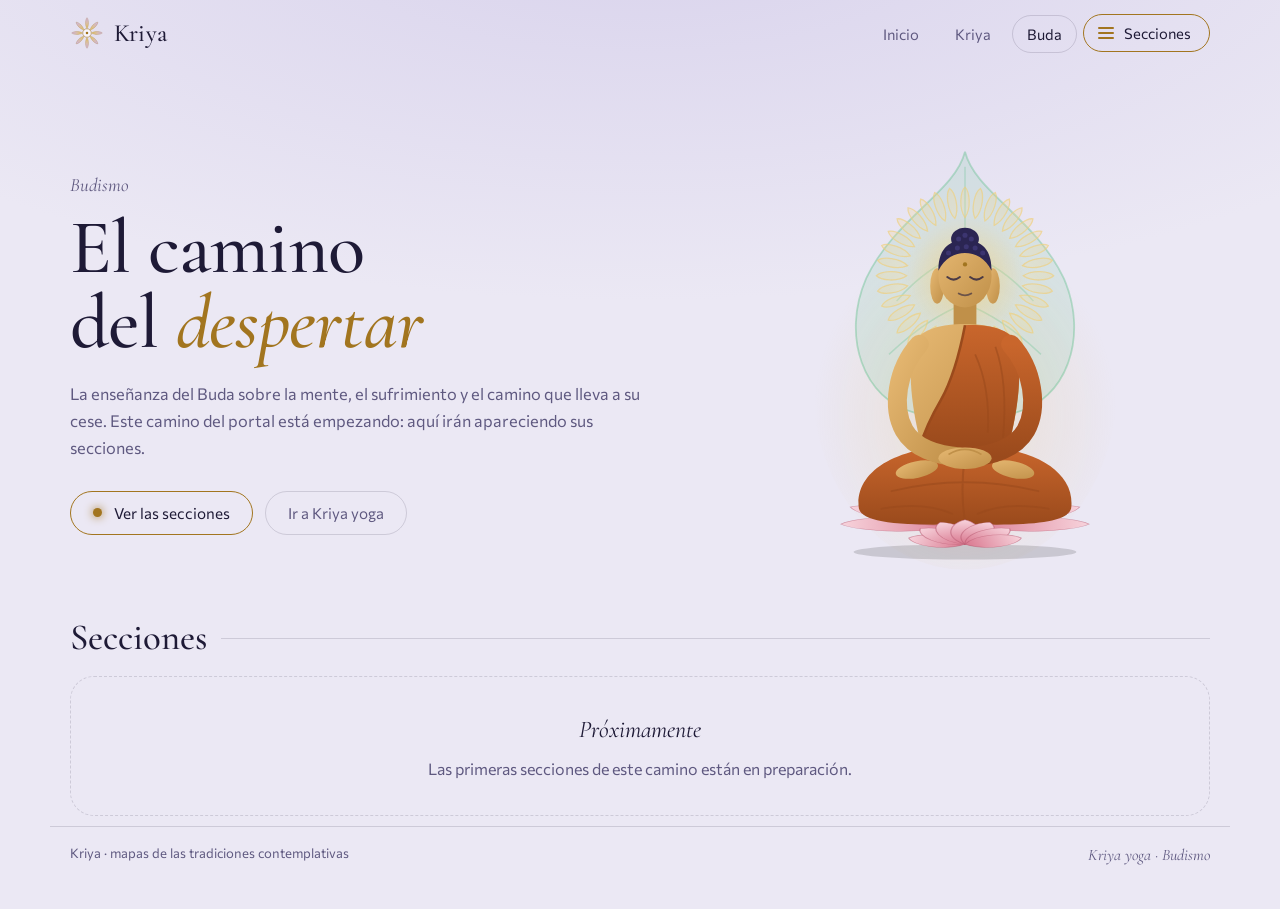
==== buda.html @ d90e0390 "Renombrar el portal a Kriya y añadir los caminos Kriya y Buda - index.html: nueva portada del portal" ====
<!DOCTYPE html>
<html lang="es" class="pg-buda">
<head>
<meta charset="UTF-8">
<meta name="viewport" content="width=device-width, initial-scale=1, viewport-fit=cover">
<title>Buda · Kriya</title>
<meta name="description" content="Budismo: la enseñanza del Buda sobre la mente, el sufrimiento y el camino que lleva a su cese.">
<script>
  window.va = window.va || function () { (window.vaq = window.vaq || []).push(arguments); };
</script>
<script defer src="/_vercel/insights/script.js"></script>
<link rel="preconnect" href="https://fonts.googleapis.com">
<link rel="preconnect" href="https://fonts.gstatic.com" crossorigin>
<link rel="stylesheet" href="portal.css">
</head>
<body>
<div class="stars" id="stars" aria-hidden="true"></div>
<nav class="nav" id="nav" data-actual="buda"></nav>

<header class="hero">
  <div>
    <p class="eyebrow">Budismo</p>
    <h1>El camino<br>del <em>despertar</em></h1>
    <p class="lead">La enseñanza del Buda sobre la mente, el sufrimiento y el camino que lleva a su cese. Este camino del portal está empezando: aquí irán apareciendo sus secciones.</p>
    <div class="cta">
      <a class="btn" href="#secciones"><span class="dot"></span><span>Ver las secciones</span></a>
      <a class="btn ghost" href="kriya.html">Ir a Kriya yoga</a>
    </div>
  </div>
  <div class="emblem" aria-hidden="true" data-figura="buda"></div>
</header>

<main class="sections" id="secciones">
  <div class="sec-head"><h2>Secciones</h2></div>
  <div class="cards" data-camino="buda"></div>
</main>

<footer class="foot" id="foot"></footer>

<script src="portal.js"></script>
</body>
</html>
---- portal.css ----
/* ==========================================================================
   Kriya · hoja de estilos maestra del portal
   --------------------------------------------------------------------------
   Todas las páginas cargan este archivo con
     <link rel="stylesheet" href="portal.css">
   y declaran su página en la etiqueta <html>:
     <html lang="es" class="pg-inicio">   (o pg-kriya, pg-buda, pg-chakras…)

   Para cambiar el aspecto de todo el portal basta con editar aquí:
   las tipografías y los tokens de color (secciones 1 y 2) se aplican a
   todas las páginas a la vez. Los estilos propios de cada página van en
   su sección, siempre bajo su clase .pg-*, para que no choquen entre sí.

     1. Tipografías
     2. Tokens de diseño (tema claro y oscuro)
     3. Base común
     4. Componentes compartidos
     5. Animaciones
     6. Navegación, portadas y tarjetas (inicio y portada de cada camino)
     7. Figuras de entrada a los caminos
     8. Página: portada de Kriya yoga  .pg-kriya
     9. Página: los siete lotos        .pg-chakras
    10. Página: los yugas              .pg-yugas
    11. Movimiento reducido

   La estructura del portal (caminos, secciones, menú) vive en portal.js.

   Para añadir una página nueva: usa los tokens y componentes existentes
   y, si necesita estilos propios, crea su sección con una clase .pg-nueva.
   ========================================================================== */


/* 1. Tipografías ----------------------------------------------------------- */
@import url("https://fonts.googleapis.com/css2?family=Cormorant+Garamond:ital,wght@0,400;0,500;0,600;1,400;1,500&family=Commissioner:wght@300;400;500&family=Tiro+Devanagari+Sanskrit&display=swap");


/* 2. Tokens de diseño ------------------------------------------------------ */
:root{
  /* Familias tipográficas */
  --display:"Cormorant Garamond","Iowan Old Style",Georgia,serif;   /* títulos */
  --body:"Commissioner",ui-sans-serif,-apple-system,"Segoe UI",Roboto,sans-serif; /* texto */
  --deva:"Tiro Devanagari Sanskrit","Noto Serif Devanagari","Noto Sans Devanagari","Mangal",serif; /* devanagari */

  /* Paleta (tema claro) */
  --bg:#ebe8f4; --bg2:#d8d2ec;          /* fondo y su degradado superior */
  --card:#f8f6fd;                        /* superficies opacas */
  --panel:rgba(255,255,255,.66);         /* superficies translúcidas */
  --ink:#1e1a36; --muted:#5f5980;        /* texto principal y secundario */
  --line:rgba(30,26,54,.14);             /* bordes y separadores */
  --gold:#a2751f; --gold-soft:rgba(162,117,31,.22); /* acento */
  --ida:#4c60ad; --pingala:#bd6634;      /* las dos nāḍīs */
  --chip:color-mix(in srgb,var(--ink) 5%,var(--card));
  --chip-hover:color-mix(in srgb,var(--ink) 10%,var(--card));
  --shadow:0 24px 60px -24px rgba(30,26,54,.35);
  --star:0;                              /* opacidad del cielo estrellado */

  /* Cielo nocturno: superficie que es oscura en ambos temas */
  --sky:#090b1f; --sky-2:#11143a; --sky-hover:#1a1e4d;
  --sky-ink:#ece6d6; --sky-muted:#a09bc0; --sky-line:rgba(236,230,214,.14);
  --sky-accent:#e8c46a;

  box-sizing:border-box;
  padding-bottom:env(safe-area-inset-bottom,0px);
}
@media (prefers-color-scheme: dark){
  :root:not([data-theme="light"]){
    --bg:#0d0b1c; --bg2:#1c1740; --card:#1b1838; --ink:#ece7f8; --muted:#9d96bb;
    --panel:rgba(24,20,50,.66); --line:rgba(236,231,248,.13);
    --gold:#d9b265; --gold-soft:rgba(217,178,101,.26);
    --ida:#8da0e8; --pingala:#eb9c6e; --star:1;
    --shadow:0 24px 60px -20px rgba(0,0,0,.7);
  }
}
:root[data-theme="dark"]{
  --bg:#0d0b1c; --bg2:#1c1740; --card:#1b1838; --ink:#ece7f8; --muted:#9d96bb;
  --panel:rgba(24,20,50,.66); --line:rgba(236,231,248,.13);
  --gold:#d9b265; --gold-soft:rgba(217,178,101,.26);
  --ida:#8da0e8; --pingala:#eb9c6e; --star:1;
  --shadow:0 24px 60px -20px rgba(0,0,0,.7);
}


/* 3. Base común ------------------------------------------------------------ */
html{scroll-padding-top:env(safe-area-inset-top,0px);}
*,*::before,*::after{box-sizing:inherit;}
html,body{margin:0;}
body{
  min-height:100%;
  background-color:var(--bg);
  background-image:radial-gradient(ellipse 120% 70% at 50% -10%, var(--bg2), var(--bg) 62%);
  background-attachment:fixed;
  color:var(--ink);
  font-family:var(--body);
  font-weight:400;
  -webkit-font-smoothing:antialiased;
}
a{color:inherit;}
button:focus-visible,a:focus-visible{outline:2px solid var(--gold); outline-offset:3px;}


/* 4. Componentes compartidos ----------------------------------------------- */

/* Cielo estrellado de fondo (visible en tema oscuro) */
.stars{position:fixed; inset:0; pointer-events:none; opacity:var(--star); z-index:0; overflow:hidden;}
.stars i{position:absolute; width:2px; height:2px; border-radius:50%; background:#fff; opacity:.4; animation:tw 5s ease-in-out infinite;}

/* Enlace «← Inicio» de las páginas interiores */
.home-link{display:inline-flex; align-items:center; gap:8px; margin:0 0 14px; font-size:.85rem; color:var(--muted);
  text-decoration:none; border:1px solid var(--line); border-radius:999px; padding:6px 14px 6px 12px; transition:color .25s, border-color .25s;}
.home-link:hover{color:var(--ink); border-color:var(--gold);}

/* Botón píldora con borde dorado */
.btn{font:inherit; font-size:.95rem; color:var(--ink); background:transparent; border:1px solid var(--gold);
  border-radius:999px; padding:12px 22px; cursor:pointer; display:inline-flex; gap:12px; align-items:center;
  text-decoration:none; transition:background .5s, box-shadow .5s;}
.btn .dot{width:9px; height:9px; border-radius:50%; background:var(--gold); box-shadow:0 0 10px var(--gold);}
.btn:hover{background:var(--gold-soft); box-shadow:0 0 28px var(--gold-soft);}
.btn.ghost{border-color:var(--line); color:var(--muted);}
.btn.ghost:hover{color:var(--ink); border-color:var(--gold); box-shadow:none;}

/* Notas al pie en columnas */
.notes{max-width:1180px; margin:0 auto; padding:22px 20px 60px; position:relative; z-index:1;
  display:grid; grid-template-columns:repeat(auto-fit,minmax(280px,1fr)); gap:26px;}
.notes h2{font-family:var(--display); font-weight:500; font-size:1.35rem; margin:0 0 8px;}
.notes p{margin:0; color:var(--muted); font-size:.9rem; line-height:1.68; max-width:70ch;}

/* Capas animadas de los yantras y lotos SVG */
.y-petals{animation:spin 90s linear infinite; transform-box:fill-box; transform-origin:center;}
.y-rev{animation:spin 140s linear infinite reverse; transform-box:fill-box; transform-origin:center;}
.y-geo{animation:breathe 7s ease-in-out infinite; transform-box:fill-box; transform-origin:center;}
.y-halo{animation:pulse 7s ease-in-out infinite;}
.petals-s{animation:spin 50s linear infinite; transform-box:fill-box; transform-origin:center;}


/* 5. Animaciones ----------------------------------------------------------- */
@keyframes spin{to{transform:rotate(360deg);}}
@keyframes breathe{0%,100%{transform:scale(1);}50%{transform:scale(1.07);}}
@keyframes pulse{0%,100%{opacity:.35;}50%{opacity:.75;}}
@keyframes tw{0%,100%{opacity:.12;}50%{opacity:.8;}}
@keyframes tw-cielo{0%,100%{opacity:.25;}50%{opacity:1;}}
@keyframes rise{0%,100%{opacity:.25;}50%{opacity:1;}}
@keyframes flow{to{stroke-dashoffset:-170;}}
@keyframes arrive{from{transform:scale(.5) rotate(-70deg); opacity:0;}to{transform:none; opacity:1;}}
@keyframes fadein{from{opacity:0; transform:translateY(8px);}to{opacity:1; transform:none;}}
@keyframes unfold{from{opacity:0; transform:translateY(-6px);}to{opacity:1; transform:none;}}
@keyframes respira{0%,100%{transform:scale(1);}50%{transform:scale(1.012,1.022);}}
@keyframes mece{0%,100%{transform:rotate(-3deg);}50%{transform:rotate(3deg);}}
@keyframes mece-suave{0%,100%{transform:rotate(-1.2deg);}50%{transform:rotate(1.2deg);}}
@keyframes asciende{0%{opacity:0; transform:translateY(0);}30%{opacity:1;}100%{opacity:0; transform:translateY(-70px);}}
@keyframes vpulse{0%{transform:scale(.6);opacity:0}35%{opacity:.55}100%{transform:scale(1.6);opacity:0}}


/* 6. Navegación, portadas y tarjetas ---------------------------------------- */
html.con-nav{scroll-padding-top:calc(env(safe-area-inset-top,0px) + 84px);}

/* Barra de navegación */
.nav{position:sticky; top:0; z-index:30; padding-top:env(safe-area-inset-top,0px);
  transition:background .4s, border-color .4s, backdrop-filter .4s; border-bottom:1px solid transparent;}
.nav.scrolled,.nav.open{background:var(--panel); border-bottom-color:var(--line);
  backdrop-filter:blur(14px); -webkit-backdrop-filter:blur(14px);}
.nav-inner{max-width:1180px; margin:0 auto; padding:14px 20px; display:flex; align-items:center;
  justify-content:space-between; gap:16px; position:relative;}
.brand{display:inline-flex; align-items:center; gap:10px; text-decoration:none;
  font-family:var(--display); font-weight:500; font-size:1.55rem; letter-spacing:.01em;}
.brand svg{width:34px; height:34px; display:block; overflow:visible;}
.nav-links{display:flex; align-items:center; gap:6px; list-style:none; margin:0; padding:0;}
.nav-link{font:inherit; font-size:.92rem; color:var(--muted); text-decoration:none; background:transparent;
  border:1px solid transparent; border-radius:999px; padding:9px 14px; cursor:pointer; transition:color .25s, border-color .25s;}
.nav-link:hover,.nav-link[aria-current="page"]{color:var(--ink);}
.nav-link[aria-current="page"]{border-color:var(--line);}

.menu-btn{font:inherit; font-size:.92rem; color:var(--ink); background:transparent; border:1px solid var(--gold);
  border-radius:999px; padding:9px 18px 9px 14px; cursor:pointer; display:inline-flex; gap:10px; align-items:center;
  transition:background .4s, box-shadow .4s;}
.menu-btn:hover,.menu-btn[aria-expanded="true"]{background:var(--gold-soft);}
.menu-btn[aria-expanded="true"]{box-shadow:0 0 22px var(--gold-soft);}
.burger{width:16px; height:12px; position:relative; display:inline-block;}
.burger span{position:absolute; left:0; right:0; height:1.5px; border-radius:2px; background:var(--gold);
  transition:transform .4s cubic-bezier(.2,.8,.2,1), opacity .3s, top .4s cubic-bezier(.2,.8,.2,1);}
.burger span:nth-child(1){top:0;} .burger span:nth-child(2){top:5px;} .burger span:nth-child(3){top:10px;}
.menu-btn[aria-expanded="true"] .burger span:nth-child(1){top:5px; transform:rotate(45deg);}
.menu-btn[aria-expanded="true"] .burger span:nth-child(2){opacity:0;}
.menu-btn[aria-expanded="true"] .burger span:nth-child(3){top:5px; transform:rotate(-45deg);}

/* Panel del menú de secciones */
.menu{position:absolute; right:20px; top:calc(100% + 8px); width:min(620px, calc(100vw - 32px));
  max-height:calc(100vh - env(safe-area-inset-top,0px) - 96px); overflow:auto; overscroll-behavior:contain;
  background:var(--card); border:1px solid var(--line); border-radius:24px; box-shadow:var(--shadow);
  padding:20px 20px 22px; animation:unfold .4s cubic-bezier(.2,.8,.2,1);}
.menu[hidden]{display:none;}
.menu-head{display:flex; align-items:baseline; justify-content:space-between; gap:12px; margin:2px 4px 6px;}
.menu-head p{margin:0; font-family:var(--display); font-style:italic; color:var(--muted); font-size:1.08rem;}
.menu-head .count{font-size:.78rem; color:var(--muted); white-space:nowrap;}
.menu-group h3{font-family:var(--body); font-weight:500; font-size:.82rem; color:var(--muted); margin:18px 4px 8px;
  display:flex; align-items:center; gap:12px;}
.menu-group h3::after{content:""; flex:1; height:1px; background:var(--line);}
.menu-list{list-style:none; margin:0; padding:0; display:grid; grid-template-columns:repeat(auto-fill,minmax(250px,1fr)); gap:6px;}
.m-item{--c:var(--gold); display:grid; grid-template-columns:44px 1fr; gap:12px; align-items:center;
  padding:10px 12px; border-radius:16px; text-decoration:none; color:var(--ink); border:1px solid transparent;
  transition:background .25s, border-color .25s;}
.m-item .ico{width:44px; height:44px;}
.m-item .ico svg{width:100%; height:100%; display:block; overflow:visible;}
.m-item .mt{font-family:var(--display); font-size:1.22rem; font-weight:500; line-height:1.1; display:block;}
.m-item .ms{font-size:.78rem; color:var(--muted); display:block; margin-top:2px;}
a.m-item:hover,a.m-item:focus-visible{background:color-mix(in srgb,var(--c) 14%,transparent); border-color:color-mix(in srgb,var(--c) 55%,transparent);}
a.m-item:hover .petals-s{animation-duration:12s;}
.m-item.soon{opacity:.62; cursor:default;}
.m-empty{font-size:.85rem; color:var(--muted); padding:6px 14px 4px; font-style:italic;}
.m-camino .mt{font-size:1.4rem;}
.tag{display:inline-block; margin-left:6px; font-family:var(--body); font-size:.66rem; letter-spacing:.04em;
  text-transform:uppercase; color:var(--muted); border:1px solid var(--line); border-radius:999px; padding:2px 7px; vertical-align:middle;}

/* Portada */
.hero{max-width:1180px; margin:0 auto; padding:clamp(26px,6vw,72px) 20px 20px; position:relative; z-index:1;
  display:grid; grid-template-columns:1.1fr .9fr; gap:clamp(20px,4vw,56px); align-items:center;}
.eyebrow{font-family:var(--display); font-style:italic; color:var(--muted); font-size:1.18rem; margin:0 0 14px;}
.hero h1{font-family:var(--display); font-weight:500; font-size:clamp(2.6rem,6.4vw,4.8rem); line-height:.98; margin:0 0 20px; letter-spacing:-.01em;}
.hero h1 em{font-style:italic; color:var(--gold);}
.hero .lead{margin:0; color:var(--muted); max-width:52ch; line-height:1.65; font-size:1.02rem;}
.cta{margin-top:30px; display:flex; flex-wrap:wrap; gap:12px; align-items:center;}
.hero .emblem{width:100%; max-width:440px; justify-self:center; aspect-ratio:1;}
.hero .emblem svg{width:100%; height:100%; display:block; overflow:visible;}
.hero .emblem[data-figura]{aspect-ratio:auto; max-width:380px;}
.hero-centro{grid-template-columns:1fr; text-align:center; justify-items:center; padding-bottom:8px;}
.hero-centro .lead{margin:0 auto;}

/* Tarjetas de secciones */
.sections{max-width:1180px; margin:0 auto; padding:30px 20px 10px; position:relative; z-index:1;}
.sec-head{display:flex; align-items:center; gap:14px; margin:0 0 20px;}
.sec-head h2{font-family:var(--display); font-weight:500; font-size:clamp(1.7rem,3.4vw,2.3rem); margin:0; line-height:1;}
.sec-head::after{content:""; flex:1; height:1px; background:var(--line);}
.cards{display:grid; grid-template-columns:repeat(auto-fill,minmax(290px,1fr)); gap:18px;}
.card{--c:var(--gold); position:relative; display:flex; flex-direction:column; gap:6px; text-decoration:none; color:var(--ink);
  background:var(--panel); border:1px solid var(--line); border-radius:24px; padding:26px 26px 22px;
  backdrop-filter:blur(12px); -webkit-backdrop-filter:blur(12px); overflow:hidden; isolation:isolate;
  transition:transform .6s cubic-bezier(.2,.8,.2,1), border-color .3s, box-shadow .6s;
  animation:fadein .7s ease both;}
.card::before{content:""; position:absolute; z-index:-1; width:260px; height:260px; right:-90px; top:-110px; border-radius:50%;
  background:radial-gradient(circle, color-mix(in srgb,var(--c) 32%,transparent), transparent 68%); opacity:.55; transition:opacity .6s;}
a.card:hover,a.card:focus-visible{transform:translateY(-4px); border-color:var(--c);
  box-shadow:0 18px 44px -22px var(--c);}
a.card:hover::before,a.card:focus-visible::before{opacity:1;}
a.card:hover .petals-s{animation-duration:14s;}
.card .ico{width:72px; height:72px; margin-bottom:10px;}
.card .ico svg{width:100%; height:100%; display:block; overflow:visible;}
.card .grp{font-size:.76rem; color:var(--muted);}
.card h3{font-family:var(--display); font-weight:500; font-size:1.9rem; margin:0; line-height:1.05;}
.card .sub{font-family:var(--display); font-style:italic; color:var(--muted); font-size:1.08rem; margin:0;}
.card .desc{margin:10px 0 0; line-height:1.6; font-size:.92rem; flex:1;}
.card .go{margin-top:18px; display:inline-flex; align-items:center; gap:10px; font-size:.88rem; color:var(--muted);}
.card .go .d{width:6px; height:6px; border-radius:50%; background:var(--c); box-shadow:0 0 8px var(--c);}
.card .go .arr{transition:transform .4s cubic-bezier(.2,.8,.2,1);}
a.card:hover .go{color:var(--ink);}
a.card:hover .go .arr{transform:translateX(5px);}
.card.soon{border-style:dashed; background:transparent; backdrop-filter:none; -webkit-backdrop-filter:none;}
.card.soon .ico,.card.soon h3,.card.soon .desc{opacity:.6;}
.vacio{grid-column:1/-1; border:1px dashed var(--line); border-radius:24px; padding:34px 28px; text-align:center; color:var(--muted);}
.vacio .sub{font-family:var(--display); font-style:italic; font-size:1.5rem; color:var(--ink); margin:0 0 6px;}
.vacio p{margin:0; line-height:1.6;}

.con-nav .notes{padding:40px 20px 40px;}
.foot{max-width:1180px; margin:0 auto; padding:18px 20px 44px; position:relative; z-index:1;
  border-top:1px solid var(--line); display:flex; flex-wrap:wrap; gap:10px 22px; justify-content:space-between;
  color:var(--muted); font-size:.82rem;}
.foot span:last-child{font-family:var(--display); font-style:italic; font-size:1rem;}

@media (max-width:820px){
  .hero{grid-template-columns:1fr;}
  .hero .emblem{order:-1; max-width:300px;}
}
@media (max-width:640px){
  .nav-links .nav-link.hide-sm{display:none;}
  .menu{right:16px; left:16px; width:auto;}
  .menu-list{grid-template-columns:1fr;}
  .menu-btn .lbl{display:none;}
  .menu-btn{padding:11px 13px;}
  .hero .emblem{max-width:240px;}
}



/* 7. Figuras de entrada a los caminos -------------------------------------- */
.caminos{max-width:1180px; margin:0 auto; padding:10px 20px 20px; position:relative; z-index:1;
  display:grid; grid-template-columns:repeat(auto-fit,minmax(300px,1fr)); gap:22px;}
.camino{--c:var(--gold); --rx:0deg; --ry:0deg; position:relative; display:flex; flex-direction:column; align-items:center;
  text-align:center; gap:4px; padding:18px 26px 30px; border-radius:28px; text-decoration:none; color:var(--ink);
  background:var(--panel); border:1px solid var(--line); backdrop-filter:blur(12px); -webkit-backdrop-filter:blur(12px);
  overflow:hidden; isolation:isolate; transition:border-color .4s, box-shadow .6s; animation:fadein .8s ease both;}
.camino::before{content:""; position:absolute; z-index:-1; left:50%; top:34%; width:520px; height:520px; transform:translate(-50%,-50%);
  border-radius:50%; background:radial-gradient(circle, color-mix(in srgb,var(--c) 26%,transparent), transparent 62%);
  opacity:.55; transition:opacity .6s;}
.camino:hover,.camino:focus-visible{border-color:var(--c); box-shadow:0 26px 60px -30px var(--c);}
.camino:hover::before,.camino:focus-visible::before{opacity:1;}
.camino .fig-wrap{width:min(100%,330px); transform:perspective(900px) rotateX(var(--rx)) rotateY(var(--ry));
  transition:transform .6s cubic-bezier(.2,.8,.2,1);}
.camino:hover .fig-wrap,.camino:focus-visible .fig-wrap{transform:perspective(900px) rotateX(var(--rx)) rotateY(var(--ry)) translateY(-8px);}
.camino .cam-sub{font-family:var(--display); font-style:italic; color:var(--muted); font-size:1.15rem; margin-top:4px;}
.camino h2{font-family:var(--display); font-weight:500; font-size:clamp(2.6rem,5vw,3.6rem); margin:0; line-height:1;}
.camino p{margin:10px 0 0; color:var(--muted); max-width:40ch; line-height:1.6; font-size:.95rem;}
.camino .cam-estado{margin-top:10px; font-size:.78rem; color:var(--muted);}
.camino .go{margin-top:14px; display:inline-flex; align-items:center; gap:10px; font-size:.92rem;
  border:1px solid var(--c); border-radius:999px; padding:9px 20px; transition:background .4s, box-shadow .4s;}
.camino .go .arr{transition:transform .4s cubic-bezier(.2,.8,.2,1);}
.camino:hover .go,.camino:focus-visible .go{background:color-mix(in srgb,var(--c) 18%,transparent); box-shadow:0 0 24px color-mix(in srgb,var(--c) 30%,transparent);}
.camino:hover .go .arr,.camino:focus-visible .go .arr{transform:translateX(5px);}

/* Figura: respiración, halo, rayos, pluma, hoja y chispas */
.figura{display:block; width:100%; height:auto; overflow:visible;}
.figura .fig-body{animation:respira 6s ease-in-out infinite; transform-box:fill-box; transform-origin:50% 100%;}
.figura .fig-halo{animation:pulse 6s ease-in-out infinite; transform-box:fill-box; transform-origin:center; transition:transform .8s cubic-bezier(.2,.8,.2,1);}
.figura .fig-rays{animation:spin 140s linear infinite; transform-box:fill-box; transform-origin:center; opacity:.75; transition:opacity .6s;}
.figura .fig-mandorla{opacity:.8; transition:opacity .6s;}
.figura .fig-pluma{animation:mece 5s ease-in-out infinite; transform-box:view-box; transform-origin:160px 70px;}
.figura .fig-hoja{animation:mece-suave 9s ease-in-out infinite; transform-box:view-box; transform-origin:150px 200px;}
.figura .fig-sparks{opacity:.45; transition:opacity .6s;}
.figura .fig-spark{opacity:0; animation:asciende 6s ease-in-out infinite; transform-box:fill-box;}
.camino:hover .fig-halo,.camino:focus-visible .fig-halo{transform:scale(1.2);}
.camino:hover .fig-rays,.camino:focus-visible .fig-rays,
.camino:hover .fig-mandorla,.camino:focus-visible .fig-mandorla,
.camino:hover .fig-sparks,.camino:focus-visible .fig-sparks{opacity:1;}
.m-item .figura .fig-sparks{display:none;}

/* 8. Página: portada de Kriya yoga ----------------------------------------- */
.pg-kriya .e-dot{transition:r .5s cubic-bezier(.2,.8,.2,1);}
.pg-kriya .disc{fill:var(--card); stroke:var(--gold); stroke-width:1.4;}
.pg-kriya .e-line{stroke:var(--gold); stroke-width:1.2; opacity:.7;}
.pg-kriya .e-om{font-family:var(--deva); font-size:22px; fill:var(--ink);}


/* 9. Página: los siete lotos ----------------------------------------------- */
html.pg-chakras{padding-top:env(safe-area-inset-top,0px);}

/* Encabezado */
.pg-chakras .top{max-width:1180px; margin:0 auto; padding:44px 20px 6px; position:relative; z-index:1;
  display:flex; flex-wrap:wrap; gap:22px; align-items:flex-end; justify-content:space-between;}
.pg-chakras .top h1{font-family:var(--display); font-weight:500; font-size:clamp(2.1rem,4.8vw,3.4rem); line-height:1.02; margin:0 0 12px; letter-spacing:-.01em;}
.pg-chakras .top p{margin:0; color:var(--muted); max-width:58ch; line-height:1.6; font-size:.98rem;}
.pg-chakras #state{margin-top:8px; font-family:var(--display); font-style:italic; font-size:1.12rem; color:var(--ink); transition:opacity .6s;}
.pg-chakras .balance-btn:hover{box-shadow:none;}
.pg-chakras .balanced .balance-btn{background:var(--gold-soft); box-shadow:0 0 28px var(--gold-soft);}

/* Estructura */
.pg-chakras .wrap{max-width:1180px; margin:0 auto; padding:22px 20px 10px; display:grid;
  grid-template-columns:minmax(250px,330px) 1fr; gap:30px; position:relative; z-index:1;}
.pg-chakras .spine-col{position:sticky; top:calc(env(safe-area-inset-top,0px) + 12px); align-self:start;
  height:calc(100vh - 40px); max-height:880px; min-height:560px;}
.pg-chakras #spine{width:100%; height:100%; display:block; overflow:visible;}

/* Columna vertebral */
.pg-chakras .sush{stroke:var(--gold); stroke-width:1.6;}
.pg-chakras .sush-glow{stroke:var(--gold); stroke-width:10; opacity:.14; transition:opacity 1.6s, stroke-width 1.6s;}
.pg-chakras .balanced .sush-glow{opacity:.6; stroke-width:20;}
.pg-chakras .nadi{fill:none; stroke-width:1.3;}
.pg-chakras .nadi-flow{fill:none; stroke-width:2.2; stroke-dasharray:2 15; stroke-linecap:round; animation:flow 7s linear infinite;}
.pg-chakras .ida{stroke:var(--ida);} .pg-chakras .pingala{stroke:var(--pingala);}
.pg-chakras .nadi-lbl{font-family:var(--body); font-size:11px; fill:var(--muted); text-anchor:middle;}
.pg-chakras .spark-halo{fill:var(--gold); opacity:.3;}
.pg-chakras .spark-core{fill:#fff;}

.pg-chakras .node{cursor:pointer; outline:none;}
.pg-chakras .node .scaler{transition:transform .6s cubic-bezier(.2,.8,.2,1); transform-box:fill-box; transform-origin:center;}
.pg-chakras .node:hover .scaler{transform:scale(1.12);}
.pg-chakras .node.active .scaler{transform:scale(1.5);}
.pg-chakras .node .petals{animation:spin 50s linear infinite; transform-box:fill-box; transform-origin:center;}
.pg-chakras .node .glow{opacity:.2; transition:opacity .6s;}
.pg-chakras .node.active .glow,.pg-chakras .node.lit .glow{opacity:.85;}
.pg-chakras .node .lbl{font-family:var(--display); font-size:16px; font-weight:500; fill:var(--ink); transition:fill .3s;}
.pg-chakras .node .lbl-es{font-family:var(--body); font-size:10.5px; fill:var(--muted);}
.pg-chakras .node.active .lbl{font-weight:600;}
.pg-chakras .node:focus-visible .focus{stroke:var(--gold); stroke-width:1.5; stroke-dasharray:3 3;}
.pg-chakras .node .focus{fill:none; stroke:transparent;}

/* Panel del chakra */
.pg-chakras .panel{--c:#e0bd45; background:var(--panel); border:1px solid var(--line); border-radius:24px;
  padding:clamp(18px,3.2vw,36px); backdrop-filter:blur(12px); -webkit-backdrop-filter:blur(12px); min-width:0;}
.pg-chakras .p-head{display:grid; grid-template-columns:clamp(150px,22vw,240px) 1fr; gap:26px; align-items:center;}
.pg-chakras .big-yantra svg{width:100%; height:auto; display:block; overflow:visible;}
.pg-chakras .big-yantra.enter svg{animation:arrive 1s cubic-bezier(.2,.8,.2,1);}
.pg-chakras .p-title h2{font-family:var(--display); font-weight:500; font-size:clamp(2.3rem,5vw,3.6rem); margin:0; line-height:1;}
.pg-chakras .p-ety{font-family:var(--display); font-style:italic; color:var(--muted); font-size:1.18rem; margin:8px 0 0;}
.pg-chakras .p-es{margin:14px 0 0; display:inline-flex; align-items:center; gap:8px; font-size:.9rem; color:var(--muted);}
.pg-chakras .p-es .sw{width:10px; height:10px; border-radius:50%; background:var(--c); box-shadow:0 0 10px var(--c);}
.pg-chakras .res{font-family:var(--display); font-size:1.28rem; line-height:1.55; margin:26px 0 4px; max-width:62ch;}
.pg-chakras .fade-in{animation:fadein .7s ease both;}

.pg-chakras .group h3{font-family:var(--body); font-weight:500; font-size:.92rem; color:var(--muted); margin:30px 0 12px;
  display:flex; align-items:center; gap:12px;}
.pg-chakras .group h3::after{content:""; flex:1; height:1px; background:var(--line);}
.pg-chakras .chips{display:flex; flex-wrap:wrap; gap:8px;}
.pg-chakras .chip{font:inherit; font-size:.88rem; color:var(--ink); background:transparent; border:1px solid var(--line);
  border-radius:999px; padding:7px 14px; cursor:pointer; display:inline-flex; align-items:center; gap:8px;
  transition:border-color .25s, background .25s;}
.pg-chakras .chip .k{color:var(--muted);}
.pg-chakras .chip .d{width:6px; height:6px; border-radius:50%; background:var(--c);}
.pg-chakras .chip:hover{border-color:var(--c);}
.pg-chakras .chip.on{background:color-mix(in srgb, var(--c) 18%, transparent); border-color:var(--c);}

/* Dualidades */
.pg-chakras .duals{display:flex; flex-direction:column; gap:12px;}
.pg-chakras .dual{display:grid; grid-template-columns:1fr minmax(108px,auto) 1fr; gap:10px; align-items:stretch; position:relative;}
.pg-chakras .dual::before{content:""; position:absolute; left:6%; right:6%; top:50%; height:1px;
  background:linear-gradient(90deg,var(--ida),var(--gold),var(--pingala)); opacity:.55;}
.pg-chakras .pole,.pg-chakras .center{position:relative; font:inherit; color:var(--ink); background:var(--card); border:1px solid var(--line);
  border-radius:14px; padding:11px 13px; cursor:pointer; display:flex; flex-direction:column; justify-content:center; gap:3px;
  transition:transform 1s cubic-bezier(.2,.8,.2,1), opacity 1s, box-shadow .8s, border-color .25s, background .8s;}
.pg-chakras .pole.a{align-items:flex-end; text-align:right; border-color:color-mix(in srgb,var(--ida) 50%,transparent);}
.pg-chakras .pole.b{align-items:flex-start; text-align:left; border-color:color-mix(in srgb,var(--pingala) 50%,transparent);}
.pg-chakras .center{align-items:center; text-align:center; border-color:var(--gold); border-radius:999px; padding:11px 16px;}
.pg-chakras .pn{font-family:var(--display); font-size:1.2rem; font-weight:500; line-height:1.12;}
.pg-chakras .pt{font-size:.72rem; color:var(--muted);}
.pg-chakras .pole.on,.pg-chakras .center.on{box-shadow:0 0 0 2px var(--c);}
.pg-chakras .balanced .pole{opacity:.38; filter:saturate(.35);}
.pg-chakras .balanced .pole.a{transform:translateX(16px) scale(.96);}
.pg-chakras .balanced .pole.b{transform:translateX(-16px) scale(.96);}
.pg-chakras .balanced .center{background:color-mix(in srgb,var(--gold) 14%,var(--card)); box-shadow:0 0 26px var(--gold-soft);}
.pg-chakras .balanced .pole.on,.pg-chakras .balanced .center.on{box-shadow:0 0 0 2px var(--c), 0 0 26px var(--gold-soft); opacity:1; filter:none;}

.pg-chakras .inspector{margin-top:12px; border-left:2px solid var(--c); padding:14px 18px 16px;
  background:color-mix(in srgb,var(--c) 10%,var(--card)); border-radius:0 14px 14px 0; animation:unfold .45s ease;}
.pg-chakras .inspector .ik{font-size:.78rem; color:var(--muted);}
.pg-chakras .inspector h4{font-family:var(--display); font-size:1.55rem; font-weight:500; margin:2px 0 6px; line-height:1.15;}
.pg-chakras .inspector p{margin:0; line-height:1.62; max-width:66ch;}
.pg-chakras .inspector p + p{margin-top:8px; color:var(--muted); font-size:.9rem;}

/* Yantra grande */
.pg-chakras .geo-s{stroke:var(--ink); stroke-opacity:.72; stroke-width:1.4; fill:currentColor; fill-opacity:.2; stroke-linejoin:round;}
.pg-chakras .disc{fill:var(--card); stroke:currentColor; stroke-width:1.6;}
.pg-chakras .bija{font-family:var(--deva); font-size:38px; fill:var(--ink);}
.pg-chakras .bindu{fill:var(--ink);}

@media (max-width:820px){
  .pg-chakras .wrap{grid-template-columns:1fr;}
  .pg-chakras .spine-col{position:relative; top:0; height:600px; min-height:0;}
}
@media (max-width:560px){
  .pg-chakras .p-head{grid-template-columns:1fr; justify-items:center; text-align:center;}
  .pg-chakras .big-yantra{width:200px;}
  .pg-chakras .dual{grid-template-columns:1fr minmax(92px,auto) 1fr; gap:6px;}
  .pg-chakras .pn{font-size:1.05rem;}
  .pg-chakras .pole,.pg-chakras .center{padding:9px 10px;}
}


/* 10. Página: los yugas ---------------------------------------------------- */
html.pg-yugas{padding-top:env(safe-area-inset-top,0px);}
.pg-yugas body{background:var(--bg); font-size:16px; line-height:1.6;}
.pg-yugas button{font:inherit; color:inherit;}
.pg-yugas :focus-visible{outline:2px solid var(--gold); outline-offset:2px;}

.pg-yugas header{max-width:1240px; margin:0 auto; padding:32px 20px 18px;}
.pg-yugas h1{font-family:var(--display); font-weight:600; font-size:clamp(2.3rem,5.4vw,3.6rem); line-height:1.02; letter-spacing:-.01em; margin:0 0 10px;}
.pg-yugas .lede{max-width:62ch; color:var(--muted); margin:0;}

.pg-yugas main{max-width:1240px; margin:0 auto; padding:0 20px 28px; display:grid; gap:22px;}
@media (min-width:1000px){.pg-yugas main{grid-template-columns:minmax(0,1.4fr) minmax(0,1fr); align-items:start;}}

/* Escena del cielo */
.pg-yugas .sky{background:var(--sky); color:var(--sky-ink); border-radius:20px; overflow:hidden;}
.pg-yugas .sky svg{display:block; width:100%; height:auto;}
.pg-yugas .sky text{font-family:var(--body);}
.pg-yugas .arcg{cursor:pointer; outline:none;}
.pg-yugas .arcg .arc{transition:opacity .35s, stroke-width .35s; opacity:.8;}
.pg-yugas .arcg .halo{opacity:0; transition:opacity .35s;}
.pg-yugas .arcg:hover .arc,.pg-yugas .arcg:focus-visible .arc{opacity:1;}
.pg-yugas .arcg:focus-visible .halo{opacity:.3;}
.pg-yugas .arcs.has-sel .arcg .arc{opacity:.32;}
.pg-yugas .arcs.has-sel .arcg.sel .arc{opacity:1;}
.pg-yugas .arcs.has-sel .arcg.sel .halo{opacity:.25;}
.pg-yugas .ylabel{font-family:var(--display); font-weight:600; font-size:27px; fill:var(--sky-ink); pointer-events:none;}
.pg-yugas .slabel{font-size:20px; fill:var(--sky-muted);}
.pg-yugas .obj{cursor:pointer;}
.pg-yugas .obj:focus-visible{outline:none;}
.pg-yugas .obj:focus-visible .focusring{opacity:1;}
.pg-yugas .focusring{opacity:0;}
.pg-yugas .vpulse{animation:vpulse 4s ease-in-out infinite; transform-box:fill-box; transform-origin:center;}
.pg-yugas .vpulse.b{animation-delay:1.3s;}
.pg-yugas .vpulse.c{animation-delay:2.6s;}
.pg-yugas .tw{animation:tw-cielo 3.2s ease-in-out infinite;}

/* Lectura, línea de tiempo y controles */
.pg-yugas .readout{display:grid; gap:14px; padding:4px 22px 22px; border-top:1px solid var(--sky-line);}
.pg-yugas .now{display:flex; flex-wrap:wrap; align-items:baseline; gap:6px 18px; padding-top:16px;}
.pg-yugas .now .year{font-family:var(--display); font-size:2rem; font-weight:600; line-height:1; min-width:6.6em; font-variant-numeric:tabular-nums;}
.pg-yugas .now .yuga{font-family:var(--display); font-size:1.35rem; font-style:italic;}
.pg-yugas .now .arcinfo{color:var(--sky-muted); font-size:.95rem;}
.pg-yugas .pips{display:inline-flex; gap:5px; align-items:center; margin-left:auto; color:var(--sky-muted); font-size:.9rem;}
.pg-yugas .pip{width:11px; height:11px; border-radius:50%; border:1px solid var(--sky-muted);}
.pg-yugas .pip.on{background:var(--pc,var(--sky-accent)); border-color:var(--pc,var(--sky-accent));}
.pg-yugas .controls{display:flex; flex-wrap:wrap; align-items:center; gap:10px 14px;}
.pg-yugas .sbtn{background:var(--sky-2); border:1px solid var(--sky-line); border-radius:999px; padding:7px 16px; cursor:pointer; color:var(--sky-ink);}
.pg-yugas .sbtn:hover{background:var(--sky-hover);}
.pg-yugas .speed{display:flex; align-items:center; gap:10px; color:var(--sky-muted); font-size:.92rem; margin-left:auto;}
.pg-yugas .speed input{accent-color:var(--sky-accent); width:130px;}

.pg-yugas .tl{position:relative;}
.pg-yugas .tlbar{display:flex; height:16px; border-radius:4px; overflow:hidden; cursor:pointer;}
.pg-yugas .tlseg{height:100%; opacity:.75; transition:opacity .3s; border-right:1px solid var(--sky);}
.pg-yugas .tlseg:last-child{border-right:0;}
.pg-yugas .tl.has-sel .tlseg{opacity:.3;}
.pg-yugas .tl.has-sel .tlseg.sel{opacity:1;}
.pg-yugas .tlmark{position:absolute; top:-5px; width:2px; height:26px; background:#fff6dc; border-radius:1px; transform:translateX(-1px); pointer-events:none; box-shadow:0 0 8px rgba(255,240,200,.7);}
.pg-yugas .tlticks{display:flex; justify-content:space-between; font-size:.82rem; color:var(--sky-muted); margin-top:6px;}

/* Panel lateral */
.pg-yugas aside{background:var(--card); border:1px solid var(--line); border-radius:14px; padding:24px 24px 26px;}
@media (min-width:1000px){.pg-yugas aside{position:sticky; top:calc(16px + env(safe-area-inset-top,0px)); max-height:calc(100vh - 32px); overflow:auto;}}
.pg-yugas aside h2{font-family:var(--display); font-weight:600; font-size:2.2rem; line-height:1.05; margin:0;}
.pg-yugas .dev{font-family:var(--deva); font-size:1.35rem; color:var(--muted); margin:4px 0 0;}
.pg-yugas .gloss{font-family:var(--display); font-style:italic; font-size:1.2rem; color:var(--gold); margin:2px 0 0;}
.pg-yugas .head{display:grid; grid-template-columns:1fr auto; gap:14px; align-items:center; margin-bottom:14px;}
.pg-yugas .emblem{width:118px; height:118px;}
.pg-yugas .emblem .rot{transform-origin:70px 70px; animation:spin 80s linear infinite;}
.pg-yugas .emcap{font-size:.85rem; color:var(--muted); text-align:center; margin-top:-2px;}
.pg-yugas aside p{margin:0 0 12px; max-width:62ch;}
.pg-yugas .muted{color:var(--muted);}
.pg-yugas .chips{display:flex; flex-wrap:wrap; gap:8px; margin:16px 0 4px;}
.pg-yugas .chip{background:var(--chip); border:1px solid var(--line); border-radius:999px; padding:5px 14px; cursor:pointer; font-size:.95rem;}
.pg-yugas .chip:hover{background:var(--chip-hover);}
.pg-yugas .chip[aria-pressed="true"]{border-color:var(--ac,var(--gold)); box-shadow:inset 0 0 0 1px var(--ac,var(--gold));}
.pg-yugas .dates{display:grid; gap:8px; margin:14px 0 6px;}
.pg-yugas .daterow{display:grid; grid-template-columns:auto 1fr; gap:4px 14px; text-align:left; background:transparent; border:1px solid var(--line); border-radius:10px; padding:10px 14px; cursor:pointer;}
.pg-yugas .daterow:hover{background:var(--chip);}
.pg-yugas .daterow[aria-pressed="true"]{border-color:var(--ac,var(--gold));}
.pg-yugas .daterow .k{color:var(--muted); font-size:.9rem;}
.pg-yugas .daterow .v{font-variant-numeric:tabular-nums;}
.pg-yugas .daterow .hint{grid-column:1/-1; font-size:.82rem; color:var(--muted);}
.pg-yugas .insp{margin-top:18px; border-left:3px solid var(--ac,var(--gold)); border-radius:0; padding:2px 0 2px 16px; min-height:5em;}
.pg-yugas .insp h3{font-family:var(--display); font-weight:600; font-size:1.4rem; margin:0 0 6px;}
.pg-yugas .insp p{margin:0;}
.pg-yugas .legend{display:grid; grid-template-columns:1fr 1fr; gap:8px; margin:16px 0 4px;}
.pg-yugas .lgbtn{display:flex; align-items:center; gap:10px; text-align:left; background:var(--chip); border:1px solid var(--line); border-radius:10px; padding:9px 12px; cursor:pointer;}
.pg-yugas .lgbtn:hover{background:var(--chip-hover);}
.pg-yugas .sw{width:14px; height:14px; border-radius:3px; flex:none;}
.pg-yugas .lgbtn small{display:block; color:var(--muted); font-size:.82rem; line-height:1.2;}
.pg-yugas .back{background:none; border:0; padding:0; color:var(--muted); cursor:pointer; font-size:.92rem; margin-bottom:10px; text-decoration:underline; text-underline-offset:3px;}
.pg-yugas .fadein{animation:fadein .45s ease-out;}

.pg-yugas footer{max-width:1240px; margin:0 auto; padding:4px 20px 40px;}
.pg-yugas footer .note{max-width:78ch; border-top:1px solid var(--line); padding-top:18px; color:var(--muted); font-size:.95rem;}
.pg-yugas footer .note strong{color:var(--ink); font-weight:500;}


/* 11. Movimiento reducido -------------------------------------------------- */
@media (prefers-reduced-motion: reduce){
  *,*::before,*::after{animation:none !important; transition:none !important;}
}
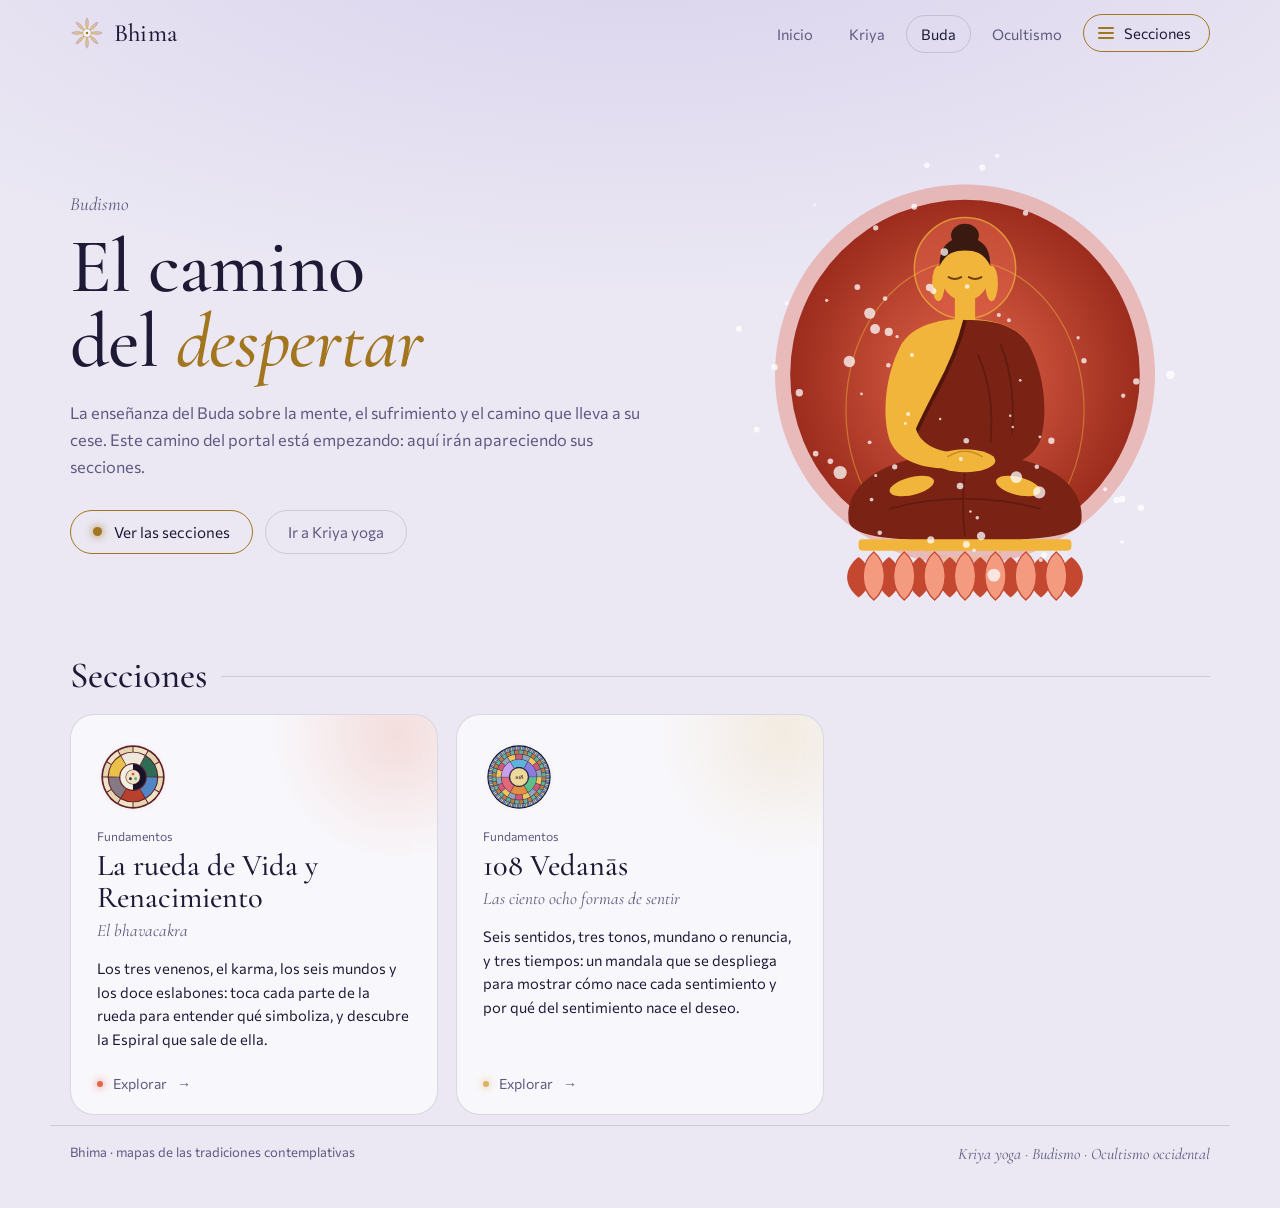
==== commit 6fd0a73a: "Renombrar el portal a «Bhima» El nombre del portal (logo, pie y títulos de las páginas) pasa de Kriy" ====
--- a/buda.html
+++ b/buda.html
@@ -3,7 +3,7 @@
 <head>
 <meta charset="UTF-8">
 <meta name="viewport" content="width=device-width, initial-scale=1, viewport-fit=cover">
-<title>Buda · Kriya</title>
+<title>Buda · Bhima</title>
 <meta name="description" content="Budismo: la enseñanza del Buda sobre la mente, el sufrimiento y el camino que lleva a su cese.">
 <script>
   window.va = window.va || function () { (window.vaq = window.vaq || []).push(arguments); };
--- a/portal.css
+++ b/portal.css
@@ -1,5 +1,5 @@
 /* ==========================================================================
-   Kriya · hoja de estilos maestra del portal
+   Bhima · hoja de estilos maestra del portal
    --------------------------------------------------------------------------
    Todas las páginas cargan este archivo con
      <link rel="stylesheet" href="portal.css">
@@ -21,7 +21,11 @@
      8. Página: portada de Kriya yoga  .pg-kriya
      9. Página: los siete lotos        .pg-chakras
     10. Página: los yugas              .pg-yugas
-    11. Movimiento reducido
+    11. Exploradores: lienzo y panel  (compartido por .pg-rueda, .pg-vedanas y .pg-esoterismo)
+    12. Página: la rueda de la vida   .pg-rueda
+    13. Página: los 108 sentimientos  .pg-vedanas
+    14. Página: la red del esoterismo .pg-esoterismo
+    15. Movimiento reducido
 
    La estructura del portal (caminos, secciones, menú) vive en portal.js.
 
@@ -144,9 +148,6 @@
 @keyframes fadein{from{opacity:0; transform:translateY(8px);}to{opacity:1; transform:none;}}
 @keyframes unfold{from{opacity:0; transform:translateY(-6px);}to{opacity:1; transform:none;}}
 @keyframes respira{0%,100%{transform:scale(1);}50%{transform:scale(1.012,1.022);}}
-@keyframes mece{0%,100%{transform:rotate(-3deg);}50%{transform:rotate(3deg);}}
-@keyframes mece-suave{0%,100%{transform:rotate(-1.2deg);}50%{transform:rotate(1.2deg);}}
-@keyframes asciende{0%{opacity:0; transform:translateY(0);}30%{opacity:1;}100%{opacity:0; transform:translateY(-70px);}}
 @keyframes vpulse{0%{transform:scale(.6);opacity:0}35%{opacity:.55}100%{transform:scale(1.6);opacity:0}}
 
 
@@ -304,21 +305,18 @@
 .camino:hover .go,.camino:focus-visible .go{background:color-mix(in srgb,var(--c) 18%,transparent); box-shadow:0 0 24px color-mix(in srgb,var(--c) 30%,transparent);}
 .camino:hover .go .arr,.camino:focus-visible .go .arr{transform:translateX(5px);}
 
-/* Figura: respiración, halo, rayos, pluma, hoja y chispas */
+/* Figura en medallón: respira, el halo late y el cielo de puntos titila y gira */
 .figura{display:block; width:100%; height:auto; overflow:visible;}
 .figura .fig-body{animation:respira 6s ease-in-out infinite; transform-box:fill-box; transform-origin:50% 100%;}
-.figura .fig-halo{animation:pulse 6s ease-in-out infinite; transform-box:fill-box; transform-origin:center; transition:transform .8s cubic-bezier(.2,.8,.2,1);}
-.figura .fig-rays{animation:spin 140s linear infinite; transform-box:fill-box; transform-origin:center; opacity:.75; transition:opacity .6s;}
-.figura .fig-mandorla{opacity:.8; transition:opacity .6s;}
-.figura .fig-pluma{animation:mece 5s ease-in-out infinite; transform-box:view-box; transform-origin:160px 70px;}
-.figura .fig-hoja{animation:mece-suave 9s ease-in-out infinite; transform-box:view-box; transform-origin:150px 200px;}
-.figura .fig-sparks{opacity:.45; transition:opacity .6s;}
-.figura .fig-spark{opacity:0; animation:asciende 6s ease-in-out infinite; transform-box:fill-box;}
-.camino:hover .fig-halo,.camino:focus-visible .fig-halo{transform:scale(1.2);}
-.camino:hover .fig-rays,.camino:focus-visible .fig-rays,
-.camino:hover .fig-mandorla,.camino:focus-visible .fig-mandorla,
-.camino:hover .fig-sparks,.camino:focus-visible .fig-sparks{opacity:1;}
-.m-item .figura .fig-sparks{display:none;}
+.figura .fig-aro{animation:pulse 6s ease-in-out infinite; transform-box:fill-box; transform-origin:center; transition:transform .8s cubic-bezier(.2,.8,.2,1);}
+.figura .fig-halo{transition:opacity .6s;}
+.figura .fig-cielo{transform-box:view-box; transform-origin:150px 186px; animation:spin 240s linear infinite; opacity:.75; transition:opacity .6s;}
+.figura .fig-estrella{animation:tw 4s ease-in-out infinite;}
+.figura .fig-rayos{transform-box:view-box; transform-origin:150px 102px; animation:spin 40s linear infinite; opacity:.8;}
+.camino:hover .fig-aro,.camino:focus-visible .fig-aro{transform:scale(1.05);}
+.camino:hover .fig-halo,.camino:focus-visible .fig-halo{opacity:.9;}
+.camino:hover .fig-cielo,.camino:focus-visible .fig-cielo{opacity:1;}
+.m-item .figura .fig-cielo{display:none;}
 
 /* 8. Página: portada de Kriya yoga ----------------------------------------- */
 .pg-kriya .e-dot{transition:r .5s cubic-bezier(.2,.8,.2,1);}
@@ -540,7 +538,251 @@
 .pg-yugas footer .note strong{color:var(--ink); font-weight:500;}
 
 
-/* 11. Movimiento reducido -------------------------------------------------- */
+/* 11. Exploradores: lienzo y panel (.pg-rueda, .pg-vedanas, .pg-esoterismo) - */
+/* Diseño común de las páginas «mapa + explicación»: un lienzo SVG oscuro con su
+   lectura y botones, y un panel con migas, cabecera, listas, ejemplos y chips. */
+/* Cabecera y retícula */
+html:is(.pg-rueda,.pg-vedanas,.pg-esoterismo){padding-top:env(safe-area-inset-top,0px);}
+:is(.pg-rueda,.pg-vedanas,.pg-esoterismo) .top{max-width:1240px; margin:0 auto; padding:32px 20px 18px; position:relative; z-index:1;}
+:is(.pg-rueda,.pg-vedanas,.pg-esoterismo) .top h1{font-family:var(--display); font-weight:500; font-size:clamp(2.2rem,5vw,3.4rem); line-height:1.02; margin:0 0 10px; letter-spacing:-.01em;}
+:is(.pg-rueda,.pg-vedanas,.pg-esoterismo) .lede{max-width:66ch; color:var(--muted); margin:0; line-height:1.6;}
+:is(.pg-rueda,.pg-vedanas,.pg-esoterismo) main{max-width:1240px; margin:0 auto; padding:0 20px 28px; display:grid; gap:22px; position:relative; z-index:1;}
+@media (min-width:1000px){:is(.pg-rueda,.pg-vedanas,.pg-esoterismo) main{grid-template-columns:minmax(0,1.2fr) minmax(0,1fr); align-items:start;}}
+:is(.pg-rueda,.pg-vedanas,.pg-esoterismo) .lienzo{background:var(--sky); color:var(--sky-ink); border-radius:22px; overflow:hidden;}
+:is(.pg-rueda,.pg-vedanas,.pg-esoterismo) .lienzo svg{display:block; width:100%; height:auto;}
+/* Lectura y botones bajo la rueda */
+:is(.pg-rueda,.pg-vedanas,.pg-esoterismo) .mando{display:grid; gap:12px; padding:14px 20px 20px; border-top:1px solid var(--sky-line);}
+:is(.pg-rueda,.pg-vedanas,.pg-esoterismo) .lectura{display:flex; gap:12px; align-items:baseline; min-height:2.6em; color:var(--sky-muted); font-size:.95rem; line-height:1.45;}
+:is(.pg-rueda,.pg-vedanas,.pg-esoterismo) .lectura strong{color:var(--sky-ink); font-family:var(--display); font-size:1.15rem; font-weight:600;}
+:is(.pg-rueda,.pg-vedanas,.pg-esoterismo) .paso-n{font-family:var(--display); font-size:1.8rem; line-height:1; color:var(--sky-accent); min-width:1.2em;}
+:is(.pg-rueda,.pg-vedanas,.pg-esoterismo) .botones{display:flex; flex-wrap:wrap; gap:10px;}
+:is(.pg-rueda,.pg-vedanas,.pg-esoterismo) .sbtn{font:inherit; font-size:.9rem; background:var(--sky-2); border:1px solid var(--sky-line); border-radius:999px; padding:8px 16px; cursor:pointer; color:var(--sky-ink);}
+:is(.pg-rueda,.pg-vedanas,.pg-esoterismo) .sbtn:hover{background:var(--sky-hover);}
+/* Panel de explicación */
+:is(.pg-rueda,.pg-vedanas,.pg-esoterismo) .panel-r{background:var(--card); border:1px solid var(--line); border-radius:18px; padding:20px 22px 24px;}
+@media (min-width:1000px){:is(.pg-rueda,.pg-vedanas,.pg-esoterismo) .panel-r{position:sticky; top:calc(16px + env(safe-area-inset-top,0px)); max-height:calc(100vh - 32px); overflow:auto;}}
+:is(.pg-rueda,.pg-vedanas,.pg-esoterismo) .migas{display:flex; flex-wrap:wrap; align-items:center; gap:4px 6px; font-size:.8rem; color:var(--muted); margin-bottom:12px;}
+:is(.pg-rueda,.pg-vedanas,.pg-esoterismo) .migas button{font:inherit; background:none; border:0; padding:0; color:var(--muted); cursor:pointer; text-decoration:underline; text-underline-offset:3px;}
+:is(.pg-rueda,.pg-vedanas,.pg-esoterismo) .migas button:hover{color:var(--ink);}
+:is(.pg-rueda,.pg-vedanas,.pg-esoterismo) .migas [aria-current]{color:var(--ink);}
+:is(.pg-rueda,.pg-vedanas,.pg-esoterismo) .cab{display:grid; grid-template-columns:96px 1fr; gap:16px; align-items:center; margin-bottom:10px;}
+:is(.pg-rueda,.pg-vedanas,.pg-esoterismo) .visor{width:96px; height:96px; display:block; overflow:visible;}
+:is(.pg-rueda,.pg-vedanas,.pg-esoterismo) .visor-n{font-family:var(--display); font-size:22px; font-weight:600; fill:var(--ink);}
+:is(.pg-rueda,.pg-vedanas,.pg-esoterismo) .cab h2{font-family:var(--display); font-weight:500; font-size:clamp(1.6rem,3vw,2.1rem); line-height:1.08; margin:0;}
+:is(.pg-rueda,.pg-vedanas,.pg-esoterismo) .num-g{display:inline-grid; place-items:center; width:1.4em; height:1.4em; margin-right:8px; border-radius:50%;
+  background:color-mix(in srgb,var(--ac) 30%,transparent); font-size:.75em; vertical-align:.12em;}
+:is(.pg-rueda,.pg-vedanas,.pg-esoterismo) .san{font-family:var(--display); font-style:italic; color:var(--gold); font-size:1.1rem; margin:4px 0 0;}
+:is(.pg-rueda,.pg-vedanas,.pg-esoterismo) .gloss{color:var(--muted); font-size:.92rem; margin:2px 0 0;}
+:is(.pg-rueda,.pg-vedanas,.pg-esoterismo) .panel-r p{line-height:1.62; margin:0 0 12px;}
+:is(.pg-rueda,.pg-vedanas,.pg-esoterismo) .fila{border-left:2px solid color-mix(in srgb,var(--ac) 70%,transparent); padding:2px 0 2px 14px; margin:14px 0;}
+:is(.pg-rueda,.pg-vedanas,.pg-esoterismo) .fila p{margin:2px 0 0;}
+:is(.pg-rueda,.pg-vedanas,.pg-esoterismo) .k{font-size:.74rem; letter-spacing:.06em; text-transform:uppercase; color:var(--muted); display:inline-flex; align-items:center; gap:7px;}
+:is(.pg-rueda,.pg-vedanas,.pg-esoterismo) .lista{margin:12px 0 16px; display:grid; gap:8px;}
+:is(.pg-rueda,.pg-vedanas,.pg-esoterismo) .lista div{display:grid; grid-template-columns:minmax(110px,30%) 1fr; gap:10px; padding:9px 12px; border-radius:10px; background:var(--chip);}
+:is(.pg-rueda,.pg-vedanas,.pg-esoterismo) .lista dt{font-family:var(--display); font-weight:600; font-size:1.02rem; line-height:1.25;}
+:is(.pg-rueda,.pg-vedanas,.pg-esoterismo) .lista dd{margin:0; font-size:.92rem; line-height:1.5;}
+:is(.pg-rueda,.pg-vedanas,.pg-esoterismo) .ejemplo{margin:16px 0; padding:12px 16px; border-radius:12px; background:color-mix(in srgb,var(--ac) 12%,var(--card)); border:1px solid color-mix(in srgb,var(--ac) 35%,transparent);}
+:is(.pg-rueda,.pg-vedanas,.pg-esoterismo) .ejemplo p{margin:4px 0 0; font-family:var(--display); font-size:1.12rem; line-height:1.45;}
+:is(.pg-rueda,.pg-vedanas,.pg-esoterismo) .ejemplo.cotidiano{border-style:dashed;}
+:is(.pg-rueda,.pg-vedanas,.pg-esoterismo) .panel-r h3{font-family:var(--body); font-weight:500; font-size:.85rem; color:var(--muted); margin:22px 0 10px; display:flex; align-items:center; gap:12px;}
+:is(.pg-rueda,.pg-vedanas,.pg-esoterismo) .panel-r h3::after{content:""; flex:1; height:1px; background:var(--line);}
+:is(.pg-rueda,.pg-vedanas,.pg-esoterismo) .chips{display:flex; flex-wrap:wrap; gap:8px;}
+:is(.pg-rueda,.pg-vedanas,.pg-esoterismo) .chip{font:inherit; font-size:.88rem; color:var(--ink); background:var(--chip); border:1px solid var(--line); border-radius:999px;
+  padding:6px 14px; cursor:pointer; display:inline-flex; align-items:center; gap:8px; transition:border-color .25s, background .25s;}
+:is(.pg-rueda,.pg-vedanas,.pg-esoterismo) .chip .d{width:8px; height:8px; border-radius:50%; background:var(--ac);}
+:is(.pg-rueda,.pg-vedanas,.pg-esoterismo) .chip:hover{border-color:var(--ac); background:var(--chip-hover);}
+:is(.pg-rueda,.pg-vedanas,.pg-esoterismo) a.chip{text-decoration:none;}
+:is(.pg-rueda,.pg-vedanas,.pg-esoterismo) .pasar{display:flex; justify-content:space-between; gap:10px; margin-top:20px; padding-top:14px; border-top:1px solid var(--line);}
+:is(.pg-rueda,.pg-vedanas,.pg-esoterismo) .sbtn-c{font:inherit; font-size:.85rem; color:var(--ink); background:var(--chip); border:1px solid var(--line); border-radius:999px; padding:7px 14px; cursor:pointer;}
+:is(.pg-rueda,.pg-vedanas,.pg-esoterismo) .sbtn-c:hover{border-color:var(--gold); background:var(--chip-hover);}
+:is(.pg-rueda,.pg-vedanas,.pg-esoterismo) .botones-p{display:flex; flex-wrap:wrap; gap:8px; margin:6px 0 12px;}
+:is(.pg-rueda,.pg-vedanas,.pg-esoterismo) .ns{color:var(--muted); font-size:.85rem;}
+:is(.pg-rueda,.pg-vedanas,.pg-esoterismo) .fadein{animation:fadein .45s ease-out;}
+:is(.pg-rueda,.pg-vedanas,.pg-esoterismo) .pie{max-width:1240px; margin:0 auto; padding:4px 20px 40px; position:relative; z-index:1;}
+:is(.pg-rueda,.pg-vedanas,.pg-esoterismo) .nota{max-width:80ch; border-top:1px solid var(--line); padding-top:18px; color:var(--muted); font-size:.93rem; line-height:1.65;}
+:is(.pg-rueda,.pg-vedanas,.pg-esoterismo) .nota strong{color:var(--ink); font-weight:500;}
+@media (max-width:560px){
+  :is(.pg-rueda,.pg-vedanas,.pg-esoterismo) .cab{grid-template-columns:72px 1fr;}
+  :is(.pg-rueda,.pg-vedanas,.pg-esoterismo) .visor{width:72px; height:72px;}
+  :is(.pg-rueda,.pg-vedanas,.pg-esoterismo) .lista div{grid-template-columns:1fr; gap:2px;}
+}
+
+
+/* 12. Página: la rueda de la vida ------------------------------------------- */
+
+/* Lienzo con la rueda */
+.pg-rueda .zona{cursor:pointer; transition:opacity .4s, filter .3s; outline:none;}
+.pg-rueda .zona:hover{filter:brightness(1.12);}
+.pg-rueda .zona:focus-visible{filter:drop-shadow(0 0 6px #fff6dc) brightness(1.1);}
+.pg-rueda #rueda.has-sel .zona{opacity:.35;}
+.pg-rueda #rueda.has-sel .zona.sel{opacity:1;}
+.pg-rueda #rueda .zona.sel .seg{stroke:#fff6dc; stroke-width:2.5;}
+.pg-rueda .zona.vida .seg{fill:var(--vida); fill-opacity:.9;}
+.pg-rueda .zona.apagado{opacity:.18 !important;}
+.pg-rueda .num{font-family:var(--body); font-size:11px; font-weight:500; fill:#7a5a2a;}
+.pg-rueda .nombre{font-family:var(--display); font-size:17px; font-weight:600; letter-spacing:.02em;}
+.pg-rueda .rotulo{font-family:var(--display); font-style:italic; font-size:17px; fill:var(--sky-muted);}
+.pg-rueda .estrella{animation:tw 4s ease-in-out infinite;}
+.pg-rueda .animales{transform-box:view-box; transform-origin:400px 440px; animation:spin 48s linear infinite;}
+.pg-rueda .ojos{animation:late-r 3.6s ease-in-out infinite;}
+.pg-rueda .late{animation:late-r 4s ease-in-out infinite;}
+.pg-rueda .senda{animation:senda 3s linear infinite;}
+
+
+.pg-rueda .bdot{width:11px; height:11px; border-radius:50%; background:var(--bc); box-shadow:0 0 0 1.5px var(--gold);}
+.pg-rueda .vidas{display:grid; gap:8px; margin:12px 0;}
+.pg-rueda .vida-f{display:grid; grid-template-columns:14px 1fr; gap:10px; align-items:start;}
+.pg-rueda .vida-f .sw{width:14px; height:14px; border-radius:4px; background:var(--vc); margin-top:4px;}
+.pg-rueda .vida-f p{margin:2px 0 0; font-size:.9rem; color:var(--muted);}
+.pg-rueda .pasos{list-style:none; margin:0; padding:0; display:grid; gap:6px;}
+.pg-rueda .pasos li{display:grid; grid-template-columns:28px 1fr; gap:10px; align-items:start; padding:8px 10px; border-radius:10px; border:1px solid transparent; transition:background .3s, border-color .3s; font-size:.92rem; line-height:1.45;}
+.pg-rueda .pasos li .b{display:grid; place-items:center; width:26px; height:26px; border-radius:50%; background:var(--chip); font-family:var(--display); font-weight:600;}
+.pg-rueda .pasos li.on{background:color-mix(in srgb,var(--ac) 14%,transparent); border-color:var(--ac);}
+.pg-rueda .pasos li.on .b{background:var(--ac); color:#1e1a36;}
+.pg-rueda .estado-r{font-family:var(--display); font-size:1.12rem; line-height:1.45; margin:4px 0 12px;}
+.pg-rueda .escalera{width:100%; max-width:380px; height:auto; display:block; margin:6px auto 4px; overflow:visible;}
+.pg-rueda .peld{cursor:pointer; outline:none;}
+.pg-rueda .peld:hover circle,.pg-rueda .peld:focus-visible circle{stroke:var(--ink); stroke-width:2.5;}
+.pg-rueda .esc-n{font-family:var(--body); font-size:11px; font-weight:600; fill:#1e1a36; pointer-events:none;}
+.pg-rueda .esc-t{font-family:var(--display); font-size:13px; fill:var(--ink);}
+.pg-rueda .esc-et{font-family:var(--body); font-size:10px; fill:#8a78d8; letter-spacing:.04em;}
+.pg-rueda .leyenda-esc{display:flex; justify-content:center; gap:16px; font-size:.8rem; color:var(--muted); margin-bottom:8px;}
+.pg-rueda .leyenda-esc span::before{content:""; display:inline-block; width:10px; height:10px; border-radius:50%; background:var(--vc); margin-right:6px; vertical-align:-1px;}
+
+/* Animaciones del visor */
+.pg-rueda .visor .flota{animation:flota 6s ease-in-out infinite;}
+.pg-rueda .visor .gira-lento{animation:spin 30s linear infinite; transform-box:fill-box; transform-origin:center;}
+.pg-rueda .visor .gira-rapido{animation:spin 4s linear infinite; transform-origin:0 0;}
+.pg-rueda .visor .flota-arriba{animation:arriba 3s ease-in-out infinite;}
+.pg-rueda .visor .flota-abajo{animation:abajo 3s ease-in-out infinite;}
+.pg-rueda .visor .eslabon{animation:late-r 3s ease-in-out infinite;}
+.pg-rueda .visor .llamita{animation:llamita 1.6s ease-in-out infinite; transform-box:fill-box; transform-origin:50% 100%;}
+.pg-rueda .visor .brilla{animation:late-r 2.4s ease-in-out infinite;}
+
+@keyframes late-r{0%,100%{opacity:.6;}50%{opacity:1;}}
+@keyframes senda{to{stroke-dashoffset:-24;}}
+@keyframes flota{0%,100%{transform:translateY(0);}50%{transform:translateY(-3px);}}
+@keyframes arriba{0%{transform:translateY(10px); opacity:.2;}50%{opacity:1;}100%{transform:translateY(-14px); opacity:.2;}}
+@keyframes abajo{0%{transform:translateY(-10px); opacity:.2;}50%{opacity:1;}100%{transform:translateY(14px); opacity:.2;}}
+@keyframes llamita{0%,100%{transform:scale(1,1);}50%{transform:scale(.9,1.1);}}
+
+
+/* 13. Página: los 108 sentimientos ----------------------------------------- */
+.pg-vedanas .zona{cursor:pointer; transition:opacity .4s, filter .3s; outline:none;}
+.pg-vedanas .zona:hover{filter:brightness(1.15);}
+.pg-vedanas .zona:focus-visible{filter:drop-shadow(0 0 6px #fff6dc) brightness(1.1);}
+.pg-vedanas .seg{stroke:#090b1f; stroke-width:1.2;}
+.pg-vedanas #mandala.has-sel .zona{opacity:.26;}
+.pg-vedanas #mandala.has-sel .zona.sel,.pg-vedanas #mandala.has-sel .zona[data-n="vedana"]{opacity:1;}
+.pg-vedanas #mandala .zona.sel .seg{stroke:#fff6dc; stroke-width:1.6;}
+.pg-vedanas .nombre-s{font-family:var(--display); font-size:18px; font-weight:600; fill:#17122b; pointer-events:none;}
+.pg-vedanas .objeto{font-family:var(--display); font-style:italic; font-size:17px; fill:var(--sky-muted); letter-spacing:.03em;}
+.pg-vedanas .cifra{font-family:var(--display); font-size:46px; font-weight:600; fill:#17122b; font-variant-numeric:lining-nums;}
+.pg-vedanas .cifra-s{font-family:var(--display); font-style:italic; font-size:15px; fill:#5a4520;}
+.pg-vedanas .estrella{animation:tw 4s ease-in-out infinite;}
+.pg-vedanas .halo-c{animation:pulse 6s ease-in-out infinite;}
+
+/* Despliegue: cada segmento crece desde el centro, uno tras otro */
+.pg-vedanas .pliegue{transform-box:view-box; transform-origin:400px 400px;
+  transition:opacity .55s ease, transform .8s cubic-bezier(.2,.8,.2,1); transition-delay:calc(var(--i,0) * var(--d,0ms));}
+.pg-vedanas #mandala.plegado .anillo:not(.abierto) .pliegue{opacity:0; transform:scale(.55) rotate(-24deg);}
+.pg-vedanas #mandala.sin-trans .pliegue{transition:none;}
+
+/* La fórmula 6 × 3 × 2 × 3 = 108 y la leyenda */
+.pg-vedanas .formula{display:flex; flex-wrap:wrap; align-items:center; justify-content:center; gap:6px 8px;}
+.pg-vedanas .formula i{font-style:normal; font-family:var(--display); font-size:1.4rem; color:var(--sky-muted);}
+.pg-vedanas .fbtn{font:inherit; color:var(--sky-ink); background:var(--sky-2); border:1px solid var(--sky-line); border-radius:14px;
+  padding:6px 12px 7px; cursor:pointer; display:grid; justify-items:center; line-height:1.1; min-width:64px;
+  transition:background .3s, border-color .3s, box-shadow .3s;}
+.pg-vedanas .fbtn b{font-family:var(--display); font-size:1.55rem; font-weight:600; font-variant-numeric:lining-nums;}
+.pg-vedanas .fbtn span{font-size:.7rem; letter-spacing:.04em; color:var(--sky-muted);}
+.pg-vedanas .fbtn:hover{background:var(--sky-hover);}
+.pg-vedanas .fbtn.on{border-color:var(--sky-accent); box-shadow:0 0 18px rgba(232,196,106,.28);}
+.pg-vedanas .fbtn.total b{color:var(--sky-accent);}
+.pg-vedanas .leyenda{display:flex; flex-wrap:wrap; justify-content:center; gap:6px 12px; font-size:.78rem; color:var(--sky-muted);}
+.pg-vedanas .leyenda span{display:inline-flex; align-items:center; gap:6px;}
+.pg-vedanas .leyenda span::before{content:""; width:10px; height:10px; border-radius:3px; background:var(--c);}
+
+/* Visor del panel */
+.pg-vedanas .visor .flota{animation:flota 6s ease-in-out infinite;}
+.pg-vedanas .visor .late{animation:late-r 3s ease-in-out infinite;}
+.pg-vedanas .visor .gira-lento{animation:spin 60s linear infinite; transform-box:fill-box; transform-origin:center;}
+.pg-vedanas .visor-t{font-family:var(--body); font-size:9px; font-weight:500; fill:var(--ink);}
+@media (max-width:560px){
+  .pg-vedanas .formula{gap:4px 4px;}
+  .pg-vedanas .fbtn{min-width:0; padding:4px 7px 5px; border-radius:11px;}
+  .pg-vedanas .fbtn b{font-size:1.25rem;}
+  .pg-vedanas .fbtn span{font-size:.6rem; letter-spacing:0;}
+  .pg-vedanas .formula i{font-size:1rem;}
+}
+
+
+/* 14. Página: la red del esoterismo ---------------------------------------- */
+.pg-esoterismo #red{touch-action:pan-y; cursor:grab; user-select:none; -webkit-user-select:none;}
+.pg-esoterismo #red.arrastrando{cursor:grabbing;}
+.pg-esoterismo #red.tiempo{cursor:default;}
+.pg-esoterismo .estrella{animation:tw 4s ease-in-out infinite;}
+.pg-esoterismo .nodo{cursor:pointer; outline:none;}
+.pg-esoterismo .nodo-i{transition:opacity .4s;}
+.pg-esoterismo .nodo .core{transition:stroke .3s;}
+.pg-esoterismo .nodo:hover .core,.pg-esoterismo .nodo:focus-visible .core{stroke:#fff6dc; stroke-width:2.5;}
+.pg-esoterismo .nodo .aro-sel{opacity:0; transition:opacity .3s;}
+.pg-esoterismo .nodo.elegido .aro-sel{opacity:1; animation:late-r 2.4s ease-in-out infinite;}
+.pg-esoterismo .nodo:focus-visible .aro-sel{opacity:1;}
+.pg-esoterismo .etiqueta{font-family:var(--display); font-size:19px; font-weight:600; fill:var(--sky-ink);
+  paint-order:stroke; stroke:#090b1f; stroke-width:4px; stroke-linejoin:round; pointer-events:none;}
+.pg-esoterismo .arista,.pg-esoterismo .pulso{transition:opacity .4s;}
+.pg-esoterismo #red.has-sel .nodo:not(.on) .nodo-i{opacity:.2;}
+.pg-esoterismo #red.has-sel .arista:not(.on),.pg-esoterismo #red.has-sel .pulso:not(.on){opacity:.06;}
+.pg-esoterismo #red.has-sel .arista.on{stroke-width:2.4;}
+.pg-esoterismo .oculto{display:none;}
+.pg-esoterismo .etq{font-family:var(--body); font-size:11px; font-weight:500; fill:var(--sky-ink);
+  paint-order:stroke; stroke:#090b1f; stroke-width:3.5px; stroke-linejoin:round; pointer-events:none;}
+.pg-esoterismo .constelacion{stroke:#e8c46a; stroke-width:1.6; stroke-dasharray:3 5; opacity:.85; animation:senda 2.4s linear infinite;}
+.pg-esoterismo .capa-t{font-family:var(--display); font-style:italic; font-size:15px; fill:var(--sky-muted);}
+.pg-esoterismo .anio-t{font-family:var(--body); font-size:10.5px; fill:var(--sky-muted);}
+
+/* Leyenda: tipos de vínculo (botones) y grupos de nodos */
+.pg-esoterismo .leyenda-red{display:grid; gap:8px;}
+.pg-esoterismo .tipos{display:flex; flex-wrap:wrap; justify-content:center; gap:6px;}
+.pg-esoterismo .tipo-btn{font:inherit; font-size:.78rem; color:var(--sky-ink); background:var(--sky-2); border:1px solid var(--sky-line);
+  border-radius:999px; padding:5px 11px; cursor:pointer; display:inline-flex; align-items:center; gap:7px; transition:opacity .3s, background .3s;}
+.pg-esoterismo .tipo-btn:hover{background:var(--sky-hover);}
+.pg-esoterismo .tipo-btn[aria-pressed="false"]{opacity:.42; text-decoration:line-through;}
+.pg-esoterismo .tipo-btn .ns{color:var(--sky-muted); font-size:.72rem;}
+.pg-esoterismo .grupos{display:flex; flex-wrap:wrap; justify-content:center; gap:4px 14px; font-size:.78rem; color:var(--sky-muted);}
+.pg-esoterismo .grupos span{display:inline-flex; align-items:center; gap:6px;}
+.pg-esoterismo .grupos span::before{content:""; width:10px; height:10px; border-radius:50%; background:var(--c);}
+.pg-esoterismo .sbtn:disabled{opacity:.4; cursor:default;}
+
+/* Panel */
+.pg-esoterismo .visor .flota{animation:flota 6s ease-in-out infinite;}
+.pg-esoterismo .visor .gira-lento{animation:spin 50s linear infinite; transform-box:fill-box; transform-origin:center;}
+.pg-esoterismo .tipo-k{display:inline-flex; align-items:center; gap:6px; font-family:var(--body); font-size:.74rem; font-weight:500;
+  letter-spacing:.04em; text-transform:uppercase; color:var(--muted);}
+.pg-esoterismo .tipo-k::before{content:""; width:16px; height:3px; border-radius:2px; background:var(--tc);}
+.pg-esoterismo .capa-n{font-size:.82rem; color:var(--muted); margin:14px 0 6px !important;}
+.pg-esoterismo .personas,.pg-esoterismo .textos,.pg-esoterismo .conexiones{list-style:none; margin:0 0 8px; padding:0; display:grid; gap:8px;}
+.pg-esoterismo .personas li,.pg-esoterismo .textos li{padding:9px 12px; border-radius:10px; background:var(--chip); font-size:.92rem; line-height:1.5;}
+.pg-esoterismo .personas strong{font-family:var(--display); font-size:1.06rem; font-weight:600;}
+.pg-esoterismo .textos em{font-family:var(--display); font-size:1.08rem; font-weight:600;}
+.pg-esoterismo .textos p{margin:4px 0 0 !important; color:var(--muted); font-size:.88rem;}
+.pg-esoterismo .principios{margin:8px 0 2px; padding-left:20px; display:grid; gap:4px; font-size:.88rem;}
+.pg-esoterismo .etiquetas{display:flex; flex-wrap:wrap; gap:6px;}
+.pg-esoterismo .etiquetas span{font-size:.84rem; padding:4px 11px; border-radius:999px; border:1px solid var(--line); color:var(--muted);}
+.pg-esoterismo .conex{display:flex; flex-wrap:wrap; align-items:center; gap:6px 10px; padding:10px 12px; border-radius:10px;
+  background:var(--chip); border-left:3px solid var(--tc);}
+.pg-esoterismo .conex p{flex-basis:100%; margin:0 !important; font-size:.9rem; line-height:1.5;}
+.pg-esoterismo .conex .chip{background:var(--card);}
+.pg-esoterismo .enl{font:inherit; background:none; border:0; padding:0; color:inherit; cursor:pointer; text-decoration:underline; text-underline-offset:3px; text-align:left;}
+.pg-esoterismo .enl:hover{color:var(--gold);}
+@media (max-width:560px){
+  .pg-esoterismo .etiqueta{font-size:24px; stroke-width:5px;}
+  .pg-esoterismo .tipo-btn{font-size:.72rem; padding:4px 9px;}
+}
+
+
+/* 15. Movimiento reducido -------------------------------------------------- */
 @media (prefers-reduced-motion: reduce){
   *,*::before,*::after{animation:none !important; transition:none !important;}
 }
